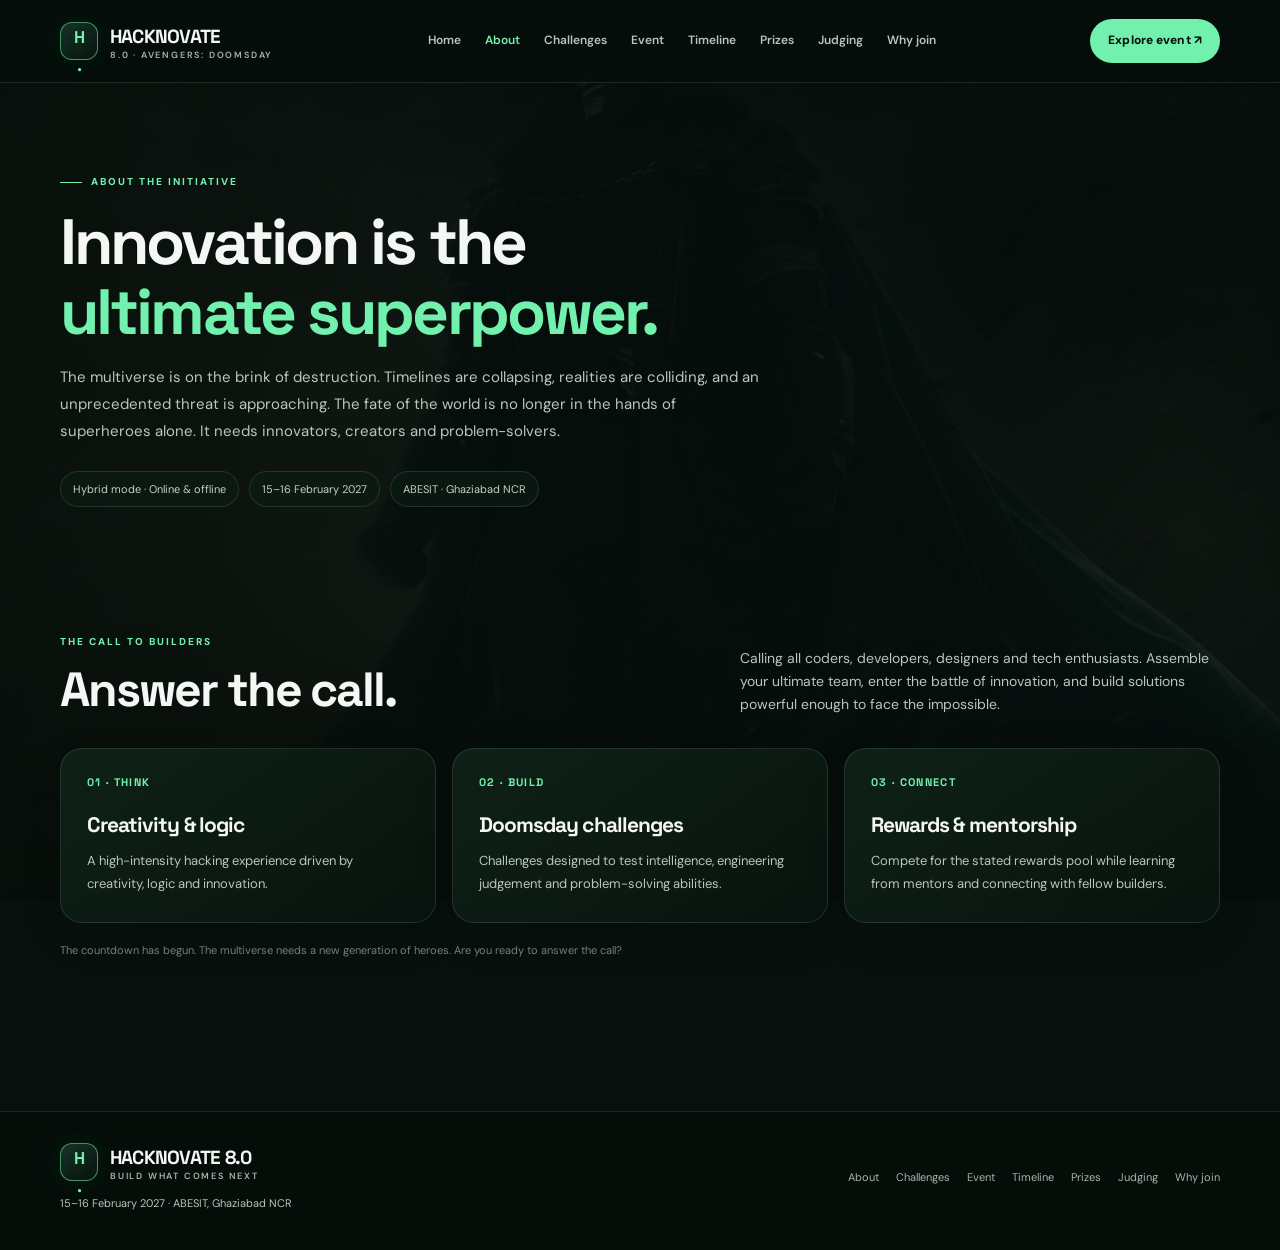
==== about/index.html @ 8d1d0c3c "Hacknovate 8.O" ====
<!doctype html><html lang="en"><head><meta charset="utf-8"><meta name="viewport" content="width=device-width, initial-scale=1"><meta name="description" content="About Hacknovate 8.0 — Avengers: Doomsday."><meta name="theme-color" content="#07100d"><title>About | Hacknovate 8.0</title><link rel="icon" href="../favicon.ico"><link rel="stylesheet" href="../styles.css"></head><body><header class="site-header"><div class="wrap nav-wrap"><a class="brand" href="../index.html"><span class="brand-mark">H<span class="accent">.</span></span><span>HACKNOVATE <small>8.0 · AVENGERS: DOOMSDAY</small></span></a><nav class="nav-links" aria-label="Main navigation"><a class="" href="../index.html">Home</a><a class="active" href="../about/index.html">About</a><a class="" href="../challenges/index.html">Challenges</a><a class="" href="../event-overview/index.html">Event</a><a class="" href="../timeline/index.html">Timeline</a><a class="" href="../prize/index.html">Prizes</a><a class="" href="../evaluation-criteria/index.html">Judging</a><a class="" href="../why-to-participate/index.html">Why join</a></nav><a class="nav-cta" href="../event-overview/index.html">Explore event ↗</a></div></header><main><section class="page-hero"><div class="wrap"><span class="eyebrow">About the initiative</span><h1>Innovation is the<br><span class="accent">ultimate superpower.</span></h1><p>The multiverse is on the brink of destruction. Timelines are collapsing, realities are colliding, and an unprecedented threat is approaching. The fate of the world is no longer in the hands of superheroes alone. It needs innovators, creators and problem-solvers.</p><div class="feature-strip"><span>Hybrid mode · Online & offline</span><span>15–16 February 2027</span><span>ABESIT · Ghaziabad NCR</span></div></div></section><section class="section"><div class="wrap"><div class="section-head"><div><div class="section-kicker">The call to builders</div><h2>Answer the call.</h2></div><p>Calling all coders, developers, designers and tech enthusiasts. Assemble your ultimate team, enter the battle of innovation, and build solutions powerful enough to face the impossible.</p></div><div class="grid-3"><article class="card"><div class="card-number">01 · THINK</div><h3>Creativity & logic</h3><p>A high-intensity hacking experience driven by creativity, logic and innovation.</p></article><article class="card"><div class="card-number">02 · BUILD</div><h3>Doomsday challenges</h3><p>Challenges designed to test intelligence, engineering judgement and problem-solving abilities.</p></article><article class="card"><div class="card-number">03 · CONNECT</div><h3>Rewards & mentorship</h3><p>Compete for the stated rewards pool while learning from mentors and connecting with fellow builders.</p></article></div><p class="small-note">The countdown has begun. The multiverse needs a new generation of heroes. Are you ready to answer the call?</p></div></section></main><footer class="footer"><div class="wrap footer-inner"><div><a class="brand" href="../index.html"><span class="brand-mark">H<span class="accent">.</span></span><span>HACKNOVATE 8.0 <small>BUILD WHAT COMES NEXT</small></span></a><p style="margin-top:12px">15–16 February 2027 · ABESIT, Ghaziabad NCR</p></div><div class="footer-links"><a href="../about/index.html">About</a><a href="../challenges/index.html">Challenges</a><a href="../event-overview/index.html">Event</a><a href="../timeline/index.html">Timeline</a><a href="../prize/index.html">Prizes</a><a href="../evaluation-criteria/index.html">Judging</a><a href="../why-to-participate/index.html">Why join</a></div></div></footer></body></html>
---- styles.css ----
@import url('https://fonts.googleapis.com/css2?family=DM+Sans:wght@400;500;600;700&family=Space+Grotesk:wght@400;500;600;700&display=swap');
:root{--ink:#f4f7f4;--muted:#a7b6ad;--dim:#718078;--bg:#07100d;--panel:#0d1b15;--panel2:#10231a;--line:rgba(190,231,207,.13);--green:#72f0ad;--green2:#22c978;--lime:#c4f77b;--amber:#f4c879;--max:1160px;--radius:22px;--shadow:0 24px 70px rgba(0,0,0,.28)}
*{box-sizing:border-box}html{scroll-behavior:smooth}body{margin:0;background:var(--bg);color:var(--ink);font-family:'DM Sans',Arial,sans-serif;line-height:1.65;-webkit-font-smoothing:antialiased}body:before{content:"";position:fixed;inset:0;z-index:-2;background:linear-gradient(90deg,rgba(4,12,9,.96) 0%,rgba(4,12,9,.87) 48%,rgba(4,12,9,.74) 100%),url('bg.jpg') center/cover no-repeat;opacity:.42}a{color:inherit;text-decoration:none}a:hover{color:var(--green)}img{max-width:100%}button,input{font:inherit}.wrap{width:min(var(--max),calc(100% - 48px));margin-inline:auto}.site-header{position:relative;z-index:5;border-bottom:1px solid var(--line);background:rgba(5,14,10,.78);backdrop-filter:blur(18px)}.nav-wrap{min-height:82px;display:flex;align-items:center;justify-content:space-between;gap:28px}.brand{display:flex;align-items:center;gap:12px;font-family:'Space Grotesk',sans-serif;font-weight:700;letter-spacing:-.04em;font-size:19px}.brand-mark{width:38px;height:38px;border:1px solid rgba(114,240,173,.55);border-radius:12px;display:grid;place-items:center;color:var(--green);font-size:17px;background:linear-gradient(145deg,rgba(114,240,173,.17),rgba(114,240,173,.03));box-shadow:0 0 26px rgba(34,201,120,.1)}.brand small{display:block;font:600 9px 'DM Sans',sans-serif;color:var(--muted);letter-spacing:.2em;margin-top:-3px}.nav-links{display:flex;align-items:center;gap:24px}.nav-links a{font-size:12px;color:#b9c6be;font-weight:600;transition:color .2s}.nav-links a:hover,.nav-links a.active{color:var(--green)}.nav-cta,.button{display:inline-flex;align-items:center;justify-content:center;gap:10px;padding:12px 18px;border-radius:999px;background:var(--green);color:#07130d;font-size:12px;font-weight:800;letter-spacing:.01em;transition:transform .2s,box-shadow .2s,background .2s}.nav-cta:hover,.button:hover{color:#06110b;transform:translateY(-2px);box-shadow:0 10px 28px rgba(114,240,173,.2);background:#a1f8c5}.button.secondary{background:transparent;color:var(--ink);border:1px solid var(--line)}.button.secondary:hover{border-color:var(--green);color:var(--green);box-shadow:none}.eyebrow{display:inline-flex;align-items:center;gap:9px;color:var(--green);font-size:10px;font-weight:800;letter-spacing:.2em;text-transform:uppercase}.eyebrow:before{content:"";width:22px;height:1px;background:var(--green)}h1,h2,h3,h4{font-family:'Space Grotesk',sans-serif;line-height:1.08;letter-spacing:-.045em;margin:0}h1{font-size:clamp(42px,6vw,76px);max-width:900px}h2{font-size:clamp(30px,4vw,48px)}h3{font-size:21px}p{color:#b8c6bd;margin:0}.accent{color:var(--green)}.muted{color:var(--muted)}.hero{position:relative;padding:100px 0 84px;overflow:hidden}.hero:after{content:"";position:absolute;right:-170px;top:20px;width:560px;height:560px;border:1px solid rgba(114,240,173,.13);border-radius:50%;box-shadow:0 0 0 55px rgba(114,240,173,.025),0 0 0 110px rgba(114,240,173,.02);pointer-events:none}.hero-grid{display:grid;grid-template-columns:1.2fr .8fr;align-items:center;gap:56px}.hero-copy{position:relative;z-index:1}.hero-copy h1{margin:22px 0}.hero-copy>p{font-size:17px;max-width:650px;line-height:1.8}.hero-actions{display:flex;gap:12px;flex-wrap:wrap;margin-top:30px}.hero-art{position:relative;min-height:410px;border:1px solid var(--line);border-radius:30px;overflow:hidden;background:linear-gradient(145deg,rgba(19,44,31,.72),rgba(5,15,10,.92));box-shadow:var(--shadow)}.hero-art:before{content:"";position:absolute;inset:0;background:linear-gradient(180deg,transparent 35%,rgba(4,13,9,.88)),url('bg.jpg') center 35%/cover;opacity:.72}.art-caption{position:absolute;left:26px;right:26px;bottom:25px}.art-caption span{color:var(--green);font-size:10px;letter-spacing:.2em;font-weight:800}.art-caption strong{display:block;font:700 28px 'Space Grotesk';margin-top:8px}.art-caption p{font-size:12px;margin-top:6px}.stats{display:grid;grid-template-columns:repeat(4,1fr);gap:12px;margin-top:54px}.stat{padding:19px 20px;border:1px solid var(--line);border-radius:16px;background:rgba(9,24,16,.72)}.stat strong{display:block;font:700 23px 'Space Grotesk';color:var(--green)}.stat span{font-size:10px;color:var(--muted);letter-spacing:.08em;text-transform:uppercase}.section{padding:82px 0}.section-head{display:flex;justify-content:space-between;align-items:end;gap:32px;margin-bottom:32px}.section-head>p{max-width:480px;font-size:14px}.section-kicker{color:var(--green);font-size:10px;font-weight:800;letter-spacing:.2em;text-transform:uppercase;margin-bottom:14px}.grid-3{display:grid;grid-template-columns:repeat(3,1fr);gap:16px}.grid-2{display:grid;grid-template-columns:repeat(2,1fr);gap:16px}.card{padding:26px;border:1px solid var(--line);border-radius:var(--radius);background:linear-gradient(145deg,rgba(16,35,25,.92),rgba(8,20,14,.92));box-shadow:0 14px 40px rgba(0,0,0,.12);transition:transform .25s,border-color .25s}.card:hover{transform:translateY(-4px);border-color:rgba(114,240,173,.42)}.card-number{font:700 11px 'Space Grotesk';color:var(--green);letter-spacing:.12em;margin-bottom:25px}.card h3{margin-bottom:12px}.card p{font-size:13px;line-height:1.8}.card-icon{width:42px;height:42px;border:1px solid rgba(114,240,173,.25);border-radius:13px;display:grid;place-items:center;color:var(--green);font-size:18px;margin-bottom:20px;background:rgba(114,240,173,.06)}.page-hero{padding:82px 0 45px}.page-hero h1{font-size:clamp(40px,5vw,64px);margin:17px 0}.page-hero p{max-width:700px;font-size:15px;line-height:1.8}.page-label{display:inline-flex;padding:7px 11px;border:1px solid rgba(114,240,173,.25);border-radius:999px;color:var(--green);font-size:10px;font-weight:800;letter-spacing:.13em;text-transform:uppercase}.feature-strip{display:flex;gap:10px;flex-wrap:wrap;margin-top:26px}.feature-strip span,.tag{padding:8px 12px;border:1px solid var(--line);border-radius:999px;color:#c3d0c7;font-size:11px;background:rgba(12,28,19,.7)}.callout{padding:26px 30px;border:1px solid rgba(114,240,173,.25);border-radius:20px;background:linear-gradient(110deg,rgba(34,201,120,.11),rgba(12,28,19,.8));display:flex;align-items:center;justify-content:space-between;gap:24px}.callout h3{margin-bottom:7px}.callout p{font-size:13px}.pill{font-size:10px;font-weight:800;color:var(--green);letter-spacing:.15em;text-transform:uppercase}.detail-grid{display:grid;grid-template-columns:repeat(3,1fr);gap:14px}.detail-card{padding:23px;border-radius:18px;border:1px solid var(--line);background:rgba(12,27,19,.84)}.detail-card h3{font-size:17px;margin:0 0 15px}.detail-card ul{padding-left:18px;margin:0;color:#b9c8be;font-size:13px}.detail-card li{padding:5px 0}.detail-card li::marker{color:var(--green)}.example{padding:20px;border-left:2px solid var(--green);background:rgba(114,240,173,.06);border-radius:0 12px 12px 0;color:#d3e0d7;font-size:13px}.track-switch{display:grid;grid-template-columns:repeat(2,1fr);gap:12px;margin:30px 0 18px}.track-switch input{position:absolute;opacity:0;pointer-events:none}.track-switch label{cursor:pointer;border:1px solid var(--line);padding:18px 20px;border-radius:16px;background:rgba(10,24,16,.85);color:#c2d0c7;font-weight:700;font-size:13px;transition:.2s}.track-switch label span{display:block;color:var(--green);font-size:10px;letter-spacing:.14em;margin-bottom:5px}.track-switch input:checked+label{border-color:var(--green);background:rgba(34,201,120,.12);color:white;box-shadow:inset 0 0 0 1px rgba(114,240,173,.12)}.track-switch input:focus-visible+label{outline:2px solid var(--lime);outline-offset:3px}.track-panel{display:none}.track-one:checked~.track-content .track-one-panel,.track-two:checked~.track-content .track-two-panel{display:block}.track-content{grid-column:1/-1}.track-intro{padding:26px;border:1px solid var(--line);border-radius:20px;background:rgba(12,27,19,.9);margin-bottom:14px}.track-intro h2{font-size:30px;margin:10px 0}.track-intro p{font-size:14px;max-width:850px}.repo-links{display:flex;gap:9px;flex-wrap:wrap;margin-top:18px}.repo-links a{font-size:11px;color:var(--green);padding:8px 11px;border:1px solid rgba(114,240,173,.24);border-radius:999px}.criteria{display:grid;gap:12px}.criterion{display:grid;grid-template-columns:90px 1fr 1.2fr;gap:22px;align-items:center;padding:21px 24px;border:1px solid var(--line);border-radius:17px;background:rgba(12,27,19,.86)}.weight{font:700 25px 'Space Grotesk';color:var(--green)}.criterion h3{font-size:16px;margin-bottom:5px}.criterion p{font-size:12px}.prize-grid{display:grid;grid-template-columns:repeat(3,1fr);gap:15px;align-items:stretch}.prize-card{position:relative;overflow:hidden;padding:30px;border:1px solid var(--line);border-radius:22px;background:linear-gradient(155deg,rgba(20,43,30,.95),rgba(8,19,13,.94))}.prize-card.featured{border-color:rgba(196,247,123,.5);transform:translateY(-10px);background:linear-gradient(155deg,rgba(45,65,35,.75),rgba(9,22,14,.96))}.prize-rank{font-size:10px;color:var(--green);font-weight:800;letter-spacing:.18em;text-transform:uppercase}.prize-amount{font:700 clamp(34px,4vw,48px) 'Space Grotesk';margin:23px 0 8px;letter-spacing:-.06em}.prize-card p{font-size:12px}.timeline{position:relative;display:grid;grid-template-columns:repeat(4,1fr);gap:14px}.timeline:before{content:"";position:absolute;top:18px;left:8%;right:8%;height:1px;background:linear-gradient(90deg,var(--green),rgba(114,240,173,.1))}.event{position:relative;padding-top:52px}.event:before{content:"";position:absolute;top:10px;left:4px;width:15px;height:15px;border-radius:50%;background:var(--green);box-shadow:0 0 0 6px rgba(114,240,173,.1)}.event time{font-size:10px;color:var(--green);font-weight:800;letter-spacing:.15em;text-transform:uppercase}.event h3{font-size:17px;margin:10px 0}.event p{font-size:12px}.event-card{padding:20px;border:1px solid var(--line);border-radius:16px;background:rgba(12,27,19,.84);height:100%}.meta-grid{display:grid;grid-template-columns:repeat(4,1fr);gap:12px}.meta{padding:21px;border:1px solid var(--line);border-radius:17px;background:rgba(12,27,19,.86)}.meta span{display:block;color:var(--green);font-size:10px;font-weight:800;letter-spacing:.15em;text-transform:uppercase;margin-bottom:12px}.meta h3{font-size:18px;margin-bottom:8px}.meta p{font-size:12px}.footer{margin-top:70px;border-top:1px solid var(--line);padding:30px 0 38px;background:rgba(4,12,8,.55)}.footer-inner{display:flex;align-items:center;justify-content:space-between;gap:25px}.footer p{font-size:11px}.footer-links{display:flex;gap:17px;flex-wrap:wrap}.footer-links a{font-size:11px;color:var(--muted)}.footer-links a:hover{color:var(--green)}.small-note{font-size:11px;color:var(--dim);margin-top:18px}.reveal{animation:rise .65s both}@keyframes rise{from{opacity:0;transform:translateY(14px)}to{opacity:1;transform:translateY(0)}}@media(max-width:900px){.nav-links{gap:13px}.nav-links a{font-size:11px}.hero-grid{grid-template-columns:1fr .75fr;gap:25px}.detail-grid{grid-template-columns:repeat(2,1fr)}.meta-grid{grid-template-columns:repeat(2,1fr)}.timeline{grid-template-columns:repeat(2,1fr)}.timeline:before{display:none}.event{padding-top:0}.event:before{display:none}.event-card{min-height:160px}}
@media(max-width:680px){.wrap{width:min(100% - 32px,var(--max))}.nav-wrap{min-height:70px;flex-wrap:wrap;padding:13px 0}.nav-links{order:3;width:100%;overflow-x:auto;padding:5px 0 2px;gap:19px}.nav-links a{white-space:nowrap}.nav-cta{font-size:10px;padding:10px 13px}.hero{padding:68px 0 55px}.hero-grid{grid-template-columns:1fr}.hero-art{min-height:300px}.hero-copy>p{font-size:15px}.stats{grid-template-columns:repeat(2,1fr);margin-top:30px}.stat{padding:15px}.section{padding:58px 0}.section-head{display:block}.section-head>p{margin-top:14px}.grid-3,.grid-2,.detail-grid,.prize-grid{grid-template-columns:1fr}.prize-card.featured{transform:none}.page-hero{padding:60px 0 30px}.track-switch{grid-template-columns:1fr}.criterion{grid-template-columns:64px 1fr;gap:12px}.criterion>p{grid-column:2}.weight{font-size:22px}.timeline{grid-template-columns:1fr}.event-card{min-height:0}.meta-grid{grid-template-columns:1fr 1fr}.callout{align-items:flex-start;flex-direction:column}.footer-inner{align-items:flex-start;flex-direction:column}.footer-links{gap:12px}}
@media(max-width:390px){.meta-grid{grid-template-columns:1fr}.brand{font-size:16px}.hero-copy h1{font-size:40px}}
@media(prefers-reduced-motion:reduce){*,*::before,*::after{scroll-behavior:auto!important;animation-duration:.01ms!important;animation-iteration-count:1!important;transition-duration:.01ms!important}}
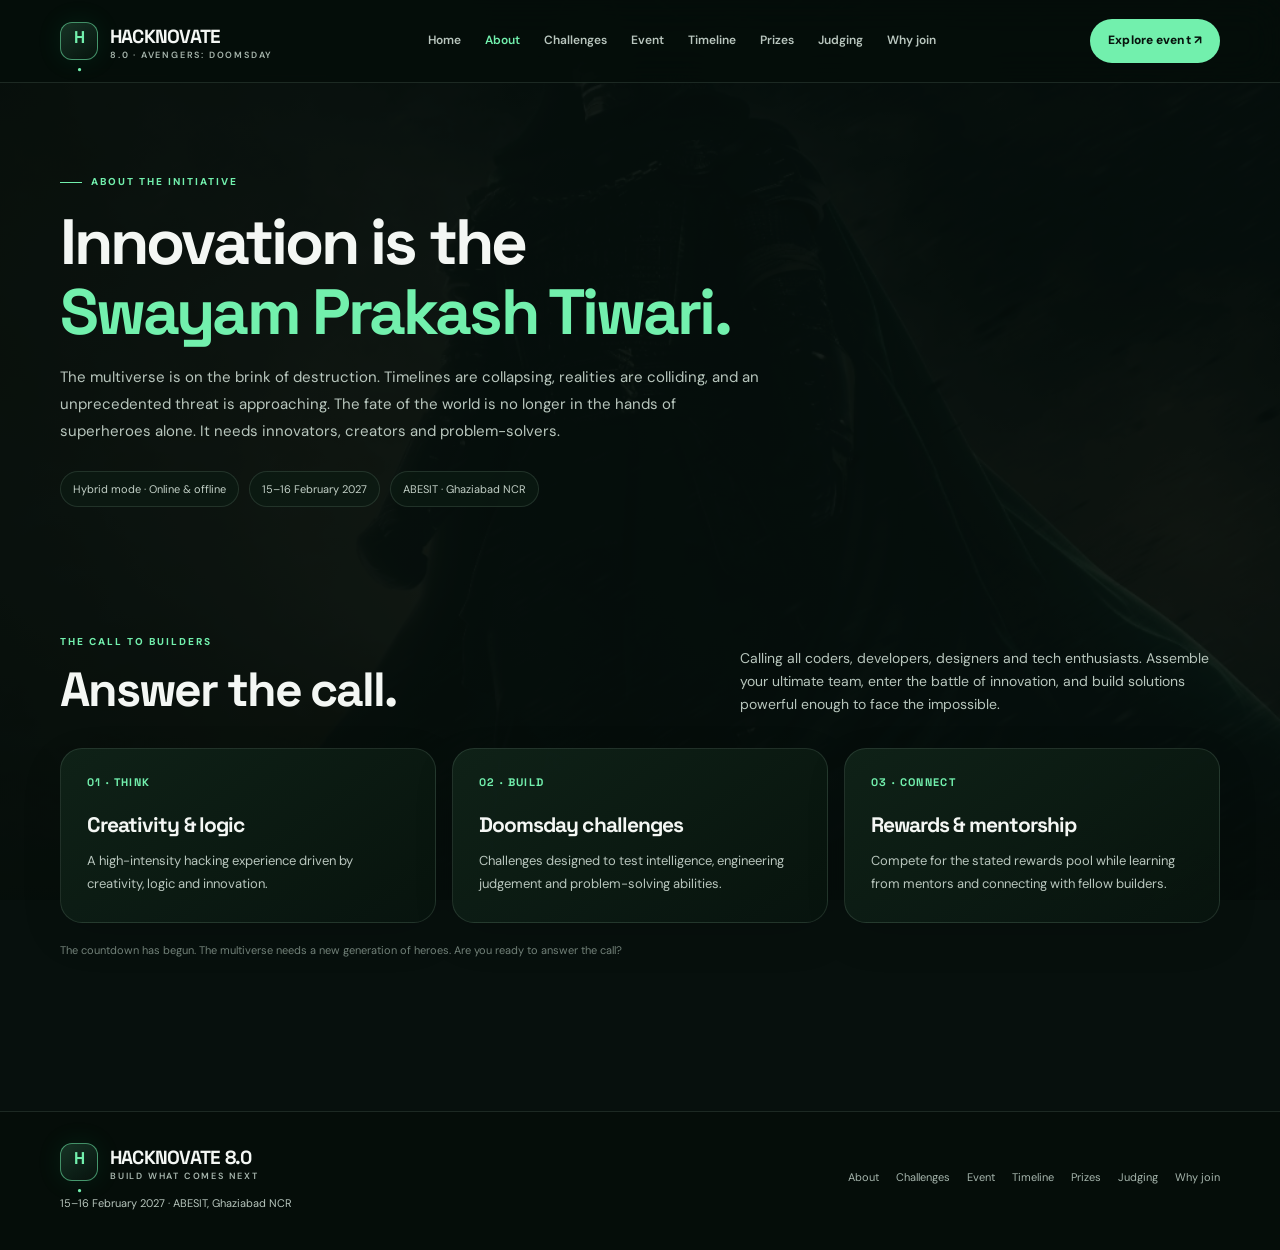
==== commit 1c2276ce: "hacknovate" ====
--- a/about/index.html
+++ b/about/index.html
@@ -1 +1 @@
-<!doctype html><html lang="en"><head><meta charset="utf-8"><meta name="viewport" content="width=device-width, initial-scale=1"><meta name="description" content="About Hacknovate 8.0 — Avengers: Doomsday."><meta name="theme-color" content="#07100d"><title>About | Hacknovate 8.0</title><link rel="icon" href="../favicon.ico"><link rel="stylesheet" href="../styles.css"></head><body><header class="site-header"><div class="wrap nav-wrap"><a class="brand" href="../index.html"><span class="brand-mark">H<span class="accent">.</span></span><span>HACKNOVATE <small>8.0 · AVENGERS: DOOMSDAY</small></span></a><nav class="nav-links" aria-label="Main navigation"><a class="" href="../index.html">Home</a><a class="active" href="../about/index.html">About</a><a class="" href="../challenges/index.html">Challenges</a><a class="" href="../event-overview/index.html">Event</a><a class="" href="../timeline/index.html">Timeline</a><a class="" href="../prize/index.html">Prizes</a><a class="" href="../evaluation-criteria/index.html">Judging</a><a class="" href="../why-to-participate/index.html">Why join</a></nav><a class="nav-cta" href="../event-overview/index.html">Explore event ↗</a></div></header><main><section class="page-hero"><div class="wrap"><span class="eyebrow">About the initiative</span><h1>Innovation is the<br><span class="accent">ultimate superpower.</span></h1><p>The multiverse is on the brink of destruction. Timelines are collapsing, realities are colliding, and an unprecedented threat is approaching. The fate of the world is no longer in the hands of superheroes alone. It needs innovators, creators and problem-solvers.</p><div class="feature-strip"><span>Hybrid mode · Online & offline</span><span>15–16 February 2027</span><span>ABESIT · Ghaziabad NCR</span></div></div></section><section class="section"><div class="wrap"><div class="section-head"><div><div class="section-kicker">The call to builders</div><h2>Answer the call.</h2></div><p>Calling all coders, developers, designers and tech enthusiasts. Assemble your ultimate team, enter the battle of innovation, and build solutions powerful enough to face the impossible.</p></div><div class="grid-3"><article class="card"><div class="card-number">01 · THINK</div><h3>Creativity & logic</h3><p>A high-intensity hacking experience driven by creativity, logic and innovation.</p></article><article class="card"><div class="card-number">02 · BUILD</div><h3>Doomsday challenges</h3><p>Challenges designed to test intelligence, engineering judgement and problem-solving abilities.</p></article><article class="card"><div class="card-number">03 · CONNECT</div><h3>Rewards & mentorship</h3><p>Compete for the stated rewards pool while learning from mentors and connecting with fellow builders.</p></article></div><p class="small-note">The countdown has begun. The multiverse needs a new generation of heroes. Are you ready to answer the call?</p></div></section></main><footer class="footer"><div class="wrap footer-inner"><div><a class="brand" href="../index.html"><span class="brand-mark">H<span class="accent">.</span></span><span>HACKNOVATE 8.0 <small>BUILD WHAT COMES NEXT</small></span></a><p style="margin-top:12px">15–16 February 2027 · ABESIT, Ghaziabad NCR</p></div><div class="footer-links"><a href="../about/index.html">About</a><a href="../challenges/index.html">Challenges</a><a href="../event-overview/index.html">Event</a><a href="../timeline/index.html">Timeline</a><a href="../prize/index.html">Prizes</a><a href="../evaluation-criteria/index.html">Judging</a><a href="../why-to-participate/index.html">Why join</a></div></div></footer></body></html>+<!doctype html><html lang="en"><head><meta charset="utf-8"><meta name="viewport" content="width=device-width, initial-scale=1"><meta name="description" content="About Hacknovate 8.0 — Avengers: Doomsday."><meta name="theme-color" content="#07100d"><title>About | Hacknovate 8.0</title><link rel="icon" href="../favicon.ico"><link rel="stylesheet" href="../styles.css"></head><body><header class="site-header"><div class="wrap nav-wrap"><a class="brand" href="../index.html"><span class="brand-mark">H<span class="accent">.</span></span><span>HACKNOVATE <small>8.0 · AVENGERS: DOOMSDAY</small></span></a><nav class="nav-links" aria-label="Main navigation"><a class="" href="../index.html">Home</a><a class="active" href="../about/index.html">About</a><a class="" href="../challenges/index.html">Challenges</a><a class="" href="../event-overview/index.html">Event</a><a class="" href="../timeline/index.html">Timeline</a><a class="" href="../prize/index.html">Prizes</a><a class="" href="../evaluation-criteria/index.html">Judging</a><a class="" href="../why-to-participate/index.html">Why join</a></nav><a class="nav-cta" href="../event-overview/index.html">Explore event ↗</a></div></header><main><section class="page-hero"><div class="wrap"><span class="eyebrow">About the initiative</span><h1>Innovation is the<br><span class="accent">Swayam Prakash Tiwari.</span></h1><p>The multiverse is on the brink of destruction. Timelines are collapsing, realities are colliding, and an unprecedented threat is approaching. The fate of the world is no longer in the hands of superheroes alone. It needs innovators, creators and problem-solvers.</p><div class="feature-strip"><span>Hybrid mode · Online & offline</span><span>15–16 February 2027</span><span>ABESIT · Ghaziabad NCR</span></div></div></section><section class="section"><div class="wrap"><div class="section-head"><div><div class="section-kicker">The call to builders</div><h2>Answer the call.</h2></div><p>Calling all coders, developers, designers and tech enthusiasts. Assemble your ultimate team, enter the battle of innovation, and build solutions powerful enough to face the impossible.</p></div><div class="grid-3"><article class="card"><div class="card-number">01 · THINK</div><h3>Creativity & logic</h3><p>A high-intensity hacking experience driven by creativity, logic and innovation.</p></article><article class="card"><div class="card-number">02 · BUILD</div><h3>Doomsday challenges</h3><p>Challenges designed to test intelligence, engineering judgement and problem-solving abilities.</p></article><article class="card"><div class="card-number">03 · CONNECT</div><h3>Rewards & mentorship</h3><p>Compete for the stated rewards pool while learning from mentors and connecting with fellow builders.</p></article></div><p class="small-note">The countdown has begun. The multiverse needs a new generation of heroes. Are you ready to answer the call?</p></div></section></main><footer class="footer"><div class="wrap footer-inner"><div><a class="brand" href="../index.html"><span class="brand-mark">H<span class="accent">.</span></span><span>HACKNOVATE 8.0 <small>BUILD WHAT COMES NEXT</small></span></a><p style="margin-top:12px">15–16 February 2027 · ABESIT, Ghaziabad NCR</p></div><div class="footer-links"><a href="../about/index.html">About</a><a href="../challenges/index.html">Challenges</a><a href="../event-overview/index.html">Event</a><a href="../timeline/index.html">Timeline</a><a href="../prize/index.html">Prizes</a><a href="../evaluation-criteria/index.html">Judging</a><a href="../why-to-participate/index.html">Why join</a></div></div></footer></body></html>
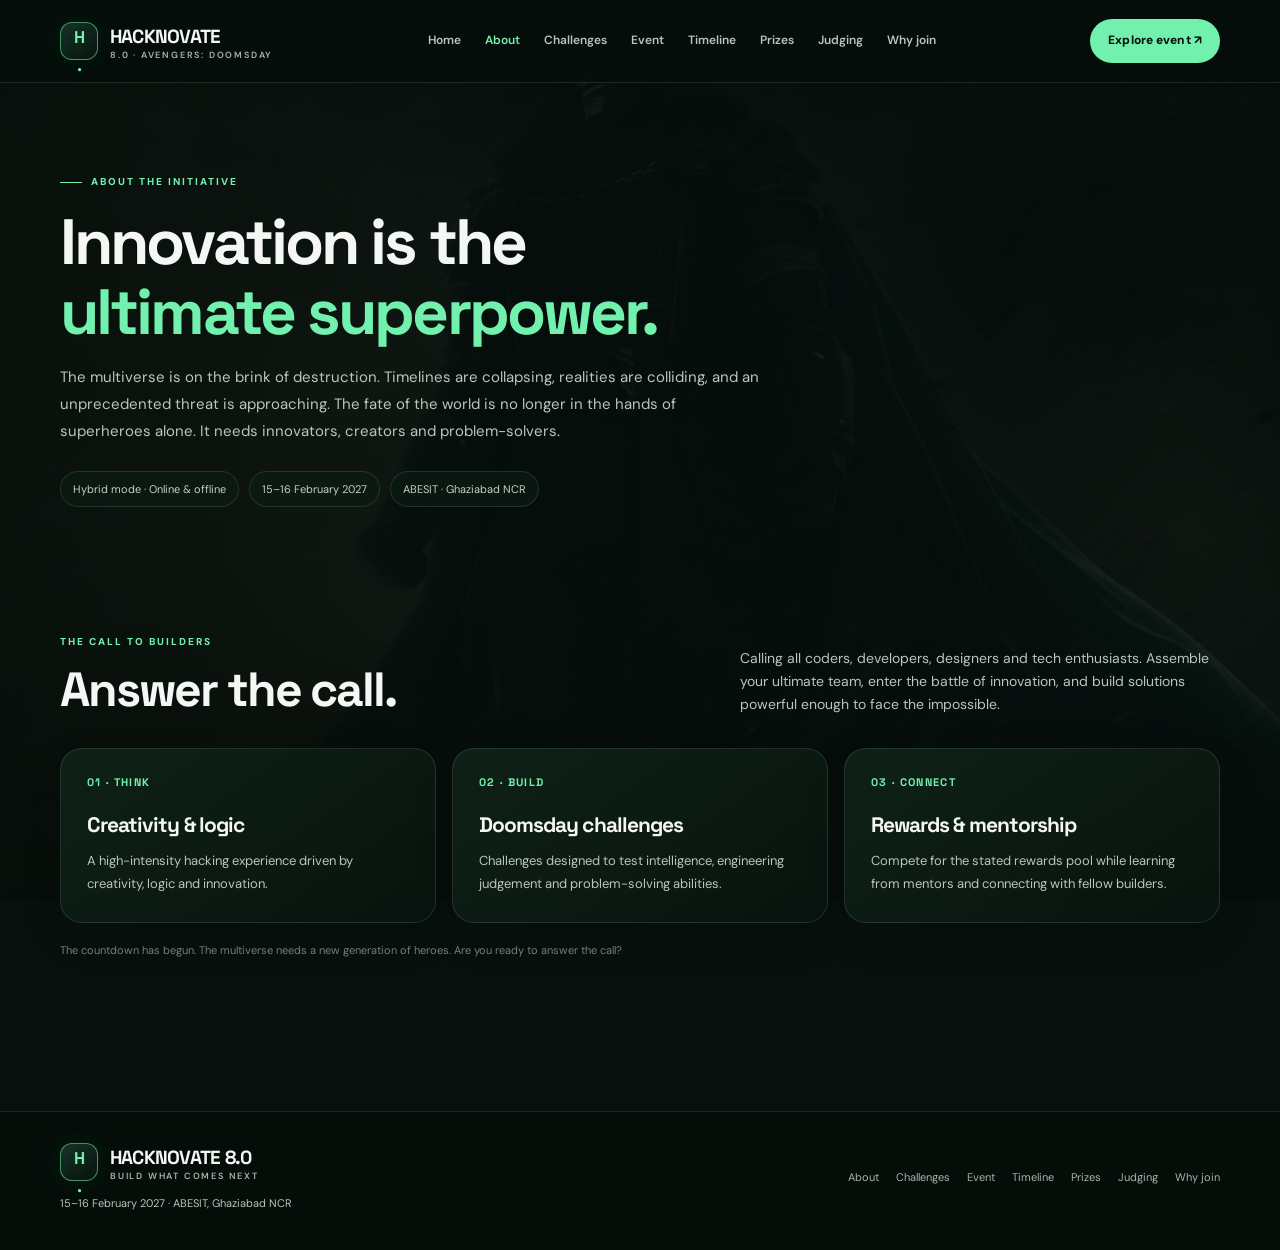
==== commit 220979a6: "hacknovate" ====
--- a/about/index.html
+++ b/about/index.html
@@ -1 +1 @@
-<!doctype html><html lang="en"><head><meta charset="utf-8"><meta name="viewport" content="width=device-width, initial-scale=1"><meta name="description" content="About Hacknovate 8.0 — Avengers: Doomsday."><meta name="theme-color" content="#07100d"><title>About | Hacknovate 8.0</title><link rel="icon" href="../favicon.ico"><link rel="stylesheet" href="../styles.css"></head><body><header class="site-header"><div class="wrap nav-wrap"><a class="brand" href="../index.html"><span class="brand-mark">H<span class="accent">.</span></span><span>HACKNOVATE <small>8.0 · AVENGERS: DOOMSDAY</small></span></a><nav class="nav-links" aria-label="Main navigation"><a class="" href="../index.html">Home</a><a class="active" href="../about/index.html">About</a><a class="" href="../challenges/index.html">Challenges</a><a class="" href="../event-overview/index.html">Event</a><a class="" href="../timeline/index.html">Timeline</a><a class="" href="../prize/index.html">Prizes</a><a class="" href="../evaluation-criteria/index.html">Judging</a><a class="" href="../why-to-participate/index.html">Why join</a></nav><a class="nav-cta" href="../event-overview/index.html">Explore event ↗</a></div></header><main><section class="page-hero"><div class="wrap"><span class="eyebrow">About the initiative</span><h1>Innovation is the<br><span class="accent">Swayam Prakash Tiwari.</span></h1><p>The multiverse is on the brink of destruction. Timelines are collapsing, realities are colliding, and an unprecedented threat is approaching. The fate of the world is no longer in the hands of superheroes alone. It needs innovators, creators and problem-solvers.</p><div class="feature-strip"><span>Hybrid mode · Online & offline</span><span>15–16 February 2027</span><span>ABESIT · Ghaziabad NCR</span></div></div></section><section class="section"><div class="wrap"><div class="section-head"><div><div class="section-kicker">The call to builders</div><h2>Answer the call.</h2></div><p>Calling all coders, developers, designers and tech enthusiasts. Assemble your ultimate team, enter the battle of innovation, and build solutions powerful enough to face the impossible.</p></div><div class="grid-3"><article class="card"><div class="card-number">01 · THINK</div><h3>Creativity & logic</h3><p>A high-intensity hacking experience driven by creativity, logic and innovation.</p></article><article class="card"><div class="card-number">02 · BUILD</div><h3>Doomsday challenges</h3><p>Challenges designed to test intelligence, engineering judgement and problem-solving abilities.</p></article><article class="card"><div class="card-number">03 · CONNECT</div><h3>Rewards & mentorship</h3><p>Compete for the stated rewards pool while learning from mentors and connecting with fellow builders.</p></article></div><p class="small-note">The countdown has begun. The multiverse needs a new generation of heroes. Are you ready to answer the call?</p></div></section></main><footer class="footer"><div class="wrap footer-inner"><div><a class="brand" href="../index.html"><span class="brand-mark">H<span class="accent">.</span></span><span>HACKNOVATE 8.0 <small>BUILD WHAT COMES NEXT</small></span></a><p style="margin-top:12px">15–16 February 2027 · ABESIT, Ghaziabad NCR</p></div><div class="footer-links"><a href="../about/index.html">About</a><a href="../challenges/index.html">Challenges</a><a href="../event-overview/index.html">Event</a><a href="../timeline/index.html">Timeline</a><a href="../prize/index.html">Prizes</a><a href="../evaluation-criteria/index.html">Judging</a><a href="../why-to-participate/index.html">Why join</a></div></div></footer></body></html>+<!doctype html><html lang="en"><head><meta charset="utf-8"><meta name="viewport" content="width=device-width, initial-scale=1"><meta name="description" content="About Hacknovate 8.0 — Avengers: Doomsday."><meta name="theme-color" content="#07100d"><title>About | Hacknovate 8.0</title><link rel="icon" href="../favicon.ico"><link rel="stylesheet" href="../styles.css"></head><body><header class="site-header"><div class="wrap nav-wrap"><a class="brand" href="../index.html"><span class="brand-mark">H<span class="accent">.</span></span><span>HACKNOVATE <small>8.0 · AVENGERS: DOOMSDAY</small></span></a><nav class="nav-links" aria-label="Main navigation"><a class="" href="../index.html">Home</a><a class="active" href="../about/index.html">About</a><a class="" href="../challenges/index.html">Challenges</a><a class="" href="../event-overview/index.html">Event</a><a class="" href="../timeline/index.html">Timeline</a><a class="" href="../prize/index.html">Prizes</a><a class="" href="../evaluation-criteria/index.html">Judging</a><a class="" href="../why-to-participate/index.html">Why join</a></nav><a class="nav-cta" href="../event-overview/index.html">Explore event ↗</a></div></header><main><section class="page-hero"><div class="wrap"><span class="eyebrow">About the initiative</span><h1>Innovation is the<br><span class="accent">ultimate superpower.</span></h1><p>The multiverse is on the brink of destruction. Timelines are collapsing, realities are colliding, and an unprecedented threat is approaching. The fate of the world is no longer in the hands of superheroes alone. It needs innovators, creators and problem-solvers.</p><div class="feature-strip"><span>Hybrid mode · Online & offline</span><span>15–16 February 2027</span><span>ABESIT · Ghaziabad NCR</span></div></div></section><section class="section"><div class="wrap"><div class="section-head"><div><div class="section-kicker">The call to builders</div><h2>Answer the call.</h2></div><p>Calling all coders, developers, designers and tech enthusiasts. Assemble your ultimate team, enter the battle of innovation, and build solutions powerful enough to face the impossible.</p></div><div class="grid-3"><article class="card"><div class="card-number">01 · THINK</div><h3>Creativity & logic</h3><p>A high-intensity hacking experience driven by creativity, logic and innovation.</p></article><article class="card"><div class="card-number">02 · BUILD</div><h3>Doomsday challenges</h3><p>Challenges designed to test intelligence, engineering judgement and problem-solving abilities.</p></article><article class="card"><div class="card-number">03 · CONNECT</div><h3>Rewards & mentorship</h3><p>Compete for the stated rewards pool while learning from mentors and connecting with fellow builders.</p></article></div><p class="small-note">The countdown has begun. The multiverse needs a new generation of heroes. Are you ready to answer the call?</p></div></section></main><footer class="footer"><div class="wrap footer-inner"><div><a class="brand" href="../index.html"><span class="brand-mark">H<span class="accent">.</span></span><span>HACKNOVATE 8.0 <small>BUILD WHAT COMES NEXT</small></span></a><p style="margin-top:12px">15–16 February 2027 · ABESIT, Ghaziabad NCR</p></div><div class="footer-links"><a href="../about/index.html">About</a><a href="../challenges/index.html">Challenges</a><a href="../event-overview/index.html">Event</a><a href="../timeline/index.html">Timeline</a><a href="../prize/index.html">Prizes</a><a href="../evaluation-criteria/index.html">Judging</a><a href="../why-to-participate/index.html">Why join</a></div></div></footer></body></html>
